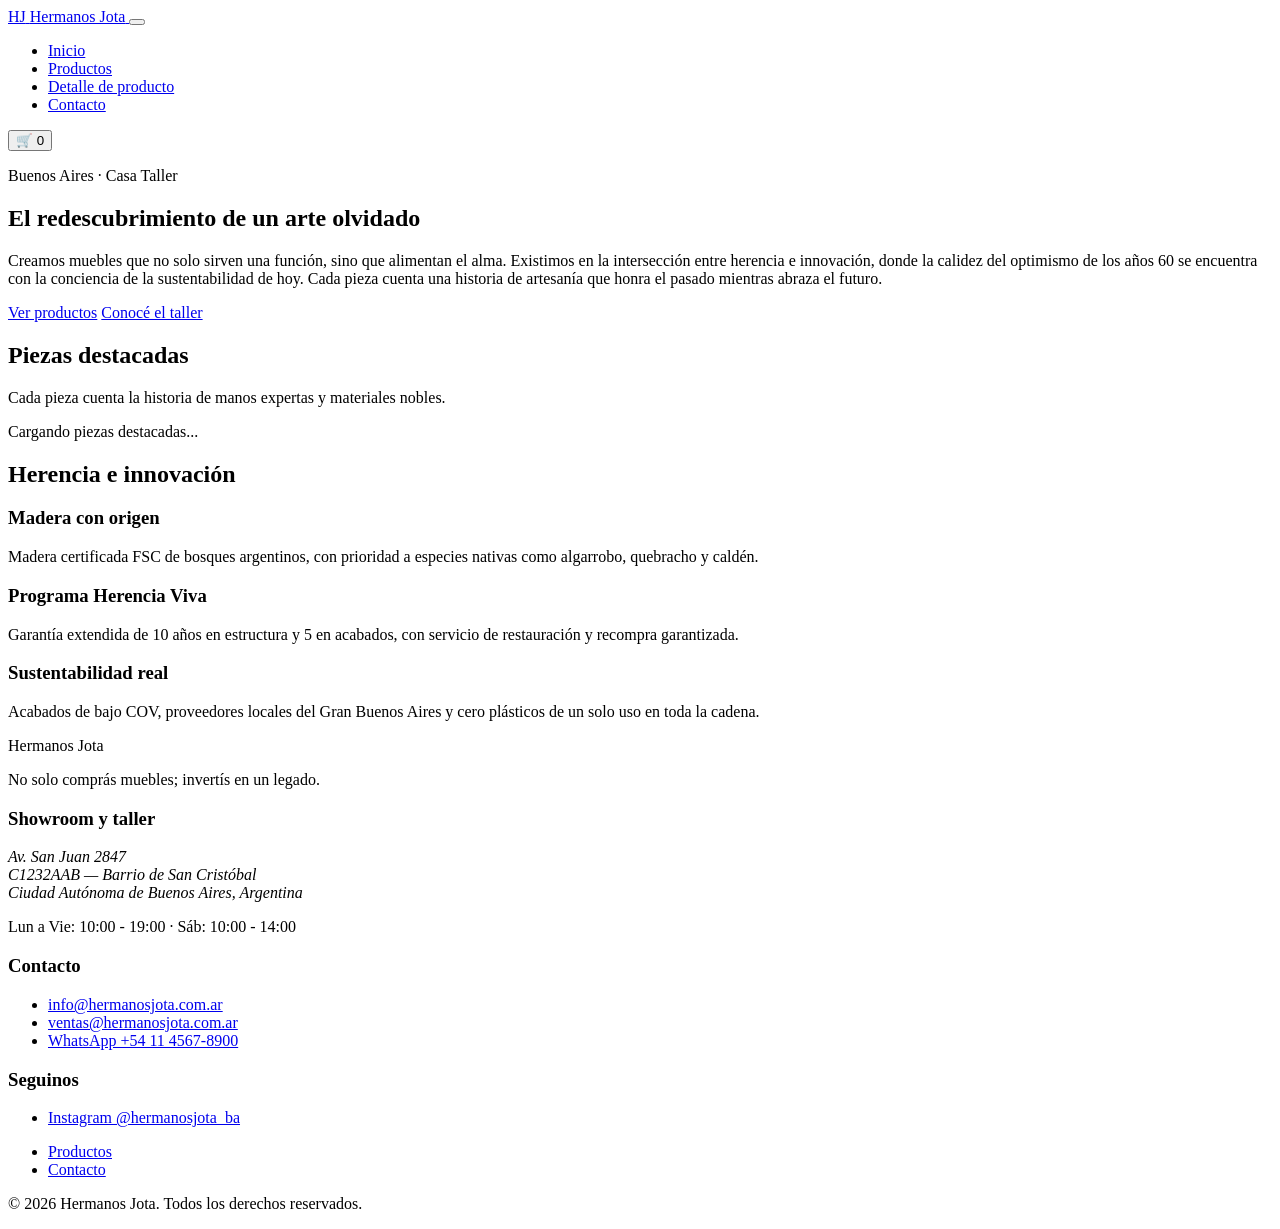
==== index.html @ 77b02f9d "feat: add homepage structure with header, hero, and footer" ====
<!DOCTYPE html>
<html lang="es">
<head>
    <meta charset="UTF-8">
    <meta name="viewport" content="width=device-width, initial-scale=1.0">
    <title>Hermanos Jota — Muebles con historia</title>
    <meta name="description" content="Hermanos Jota: muebles artesanales que honran el pasado y abrazan el futuro. Diseño atemporal, materiales sustentables, calidez de siempre.">
    <link rel="preconnect" href="https://fonts.googleapis.com">
    <link rel="preconnect" href="https://fonts.gstatic.com" crossorigin>
    <link href="https://fonts.googleapis.com/css2?family=Inter:wght@300;400;500;700&family=Playfair+Display:wght@400;700&display=swap" rel="stylesheet">
    <link rel="stylesheet" href="css/styles.css">
</head>
<body>

    <header class="site-header">
        <div class="container header__inner">
            <a href="index.html" class="logo">
                <span class="logo__mark">HJ</span>
                <span class="logo__text">Hermanos Jota</span>
            </a>

            <button class="nav-toggle" id="navToggle" aria-label="Abrir menú de navegación" aria-expanded="false" aria-controls="mainNav">
                <span></span>
                <span></span>
                <span></span>
            </button>

            <nav class="main-nav" id="mainNav" aria-label="Navegación principal">
                <ul class="main-nav__list">
                    <li><a href="index.html" aria-current="page">Inicio</a></li>
                    <li><a href="productos.html">Productos</a></li>
                    <li><a href="producto.html">Detalle de producto</a></li>
                    <li><a href="contacto.html">Contacto</a></li>
                </ul>
            </nav>

            <button class="cart-button" id="cartButton" aria-label="Ver carrito de compras">
                <span class="cart-button__icon" aria-hidden="true">🛒</span>
                <span class="cart-button__count" id="cartCount">0</span>
            </button>
        </div>
    </header>

    <main>

        <section class="hero">
            <div class="container hero__inner">
                <p class="hero__eyebrow">Buenos Aires · Casa Taller</p>
                <h1 class="hero__title">El redescubrimiento de un arte olvidado</h1>
                <p class="hero__subtitle">
                    Creamos muebles que no solo sirven una función, sino que alimentan el alma.
                    Existimos en la intersección entre herencia e innovación, donde la calidez del
                    optimismo de los años 60 se encuentra con la conciencia de la sustentabilidad
                    de hoy. Cada pieza cuenta una historia de artesanía que honra el pasado
                    mientras abraza el futuro.
                </p>
                <div class="hero__actions">
                    <a href="productos.html" class="btn btn--primary">Ver productos</a>
                    <a href="contacto.html" class="btn btn--secondary">Conocé el taller</a>
                </div>
            </div>
        </section>

        <section class="featured" aria-labelledby="featured-title">
            <div class="container">
                <h2 id="featured-title" class="section-title">Piezas destacadas</h2>
                <p class="section-subtitle">
                    Cada pieza cuenta la historia de manos expertas y materiales nobles.
                </p>

                <div class="products-grid" id="productsGrid">
                    <p class="products-grid__loading" id="productsLoading">Cargando piezas destacadas...</p>
                </div>
            </div>
        </section>

        <section class="values" aria-labelledby="values-title">
            <div class="container">
                <h2 id="values-title" class="section-title">Herencia e innovación</h2>
                <div class="values__grid">
                    <article class="value-card">
                        <h3>Madera con origen</h3>
                        <p>Madera certificada FSC de bosques argentinos, con prioridad a especies nativas como algarrobo, quebracho y caldén.</p>
                    </article>
                    <article class="value-card">
                        <h3>Programa Herencia Viva</h3>
                        <p>Garantía extendida de 10 años en estructura y 5 en acabados, con servicio de restauración y recompra garantizada.</p>
                    </article>
                    <article class="value-card">
                        <h3>Sustentabilidad real</h3>
                        <p>Acabados de bajo COV, proveedores locales del Gran Buenos Aires y cero plásticos de un solo uso en toda la cadena.</p>
                    </article>
                </div>
            </div>
        </section>

    </main>

    <footer class="site-footer">
        <div class="container footer__inner">
            <div class="footer__brand">
                <span class="logo__text logo__text--light">Hermanos Jota</span>
                <p>No solo comprás muebles; invertís en un legado.</p>
            </div>

            <div class="footer__block">
                <h3>Showroom y taller</h3>
                <address>
                    Av. San Juan 2847<br>
                    C1232AAB — Barrio de San Cristóbal<br>
                    Ciudad Autónoma de Buenos Aires, Argentina
                </address>
                <p>Lun a Vie: 10:00 - 19:00 · Sáb: 10:00 - 14:00</p>
            </div>

            <div class="footer__block">
                <h3>Contacto</h3>
                <ul class="footer__list">
                    <li><a href="mailto:info@hermanosjota.com.ar">info@hermanosjota.com.ar</a></li>
                    <li><a href="mailto:ventas@hermanosjota.com.ar">ventas@hermanosjota.com.ar</a></li>
                    <li><a href="https://wa.me/5491145678900">WhatsApp +54 11 4567-8900</a></li>
                </ul>
            </div>

            <div class="footer__block">
                <h3>Seguinos</h3>
                <ul class="footer__list">
                    <li><a href="https://instagram.com/hermanosjota_ba" target="_blank" rel="noopener noreferrer">Instagram @hermanosjota_ba</a></li>
                </ul>
                <nav aria-label="Navegación del pie de página">
                    <ul class="footer__list">
                        <li><a href="productos.html">Productos</a></li>
                        <li><a href="contacto.html">Contacto</a></li>
                    </ul>
                </nav>
            </div>
        </div>

        <div class="footer__bottom">
            <p>&copy; 2026 Hermanos Jota. Todos los derechos reservados.</p>
        </div>
    </footer>

    <script src="js/products.js"></script>
    <script src="js/main.js"></script>
</body>
</html>
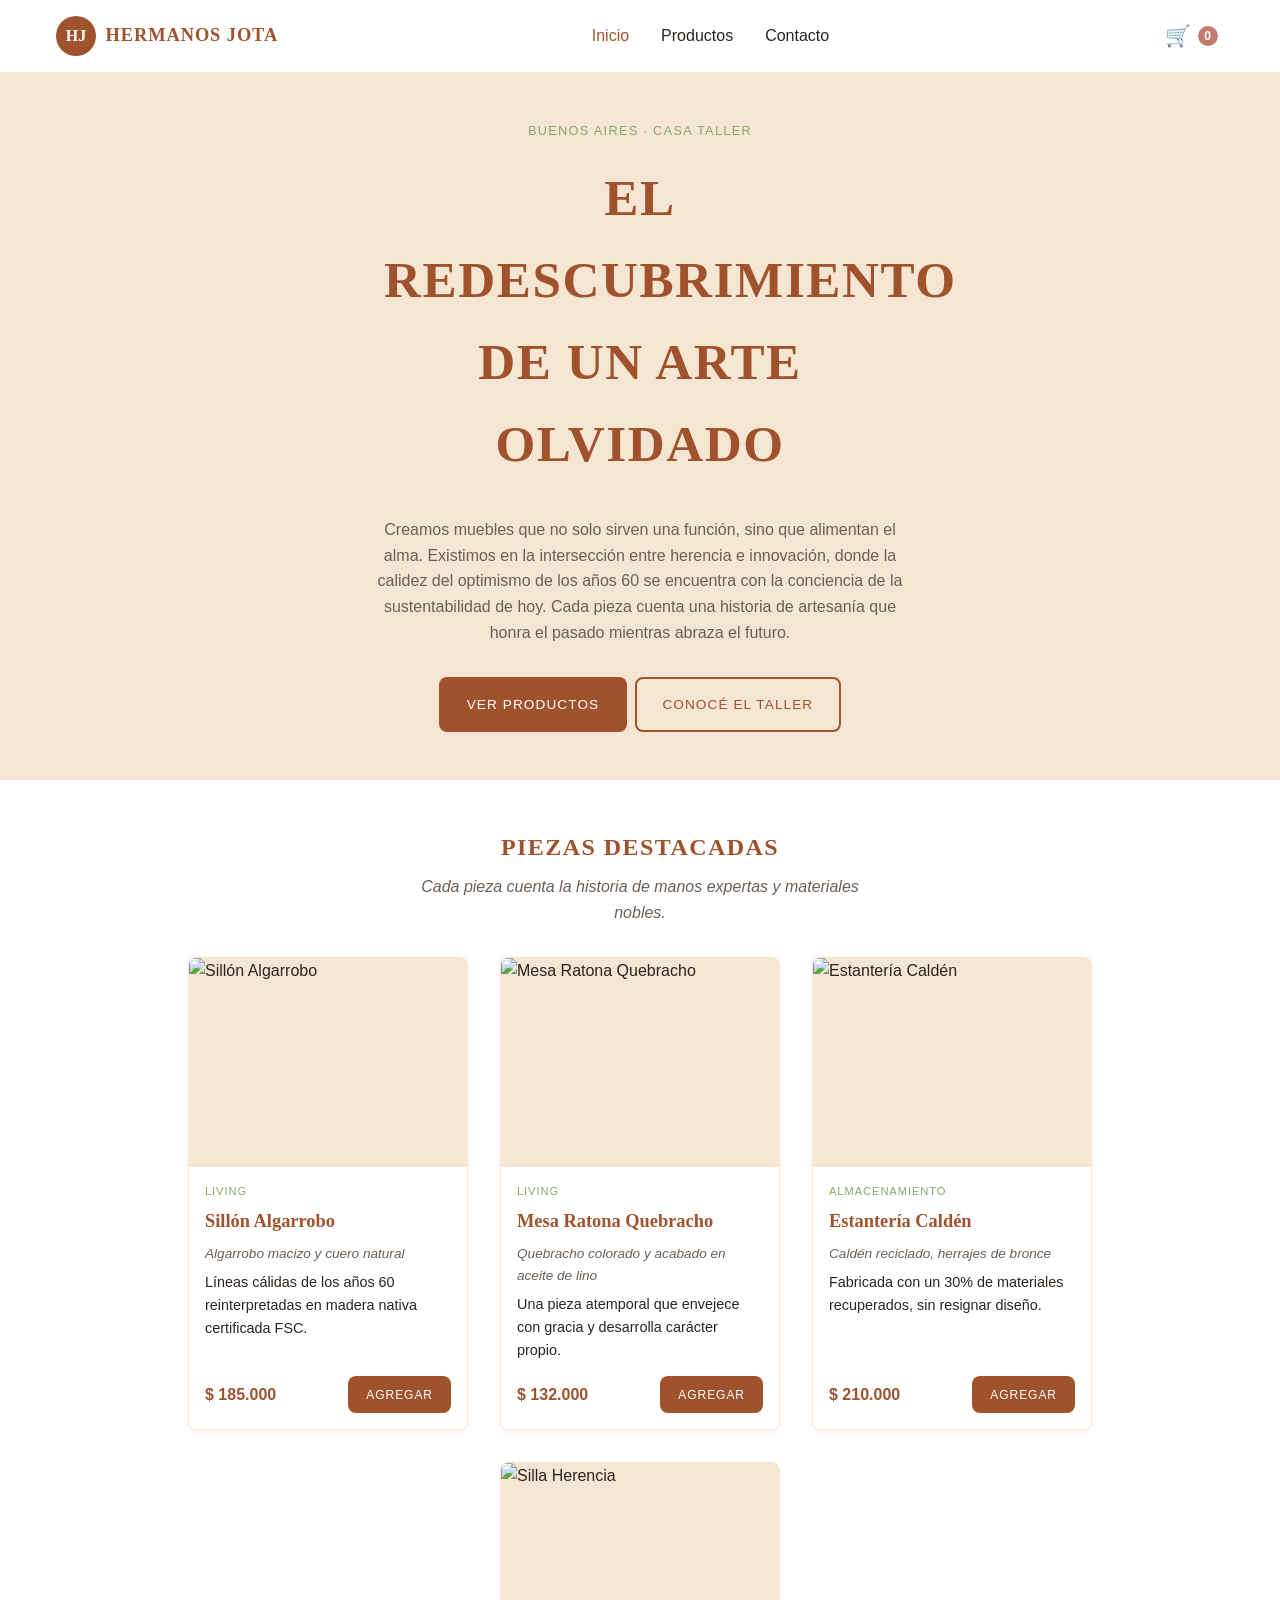
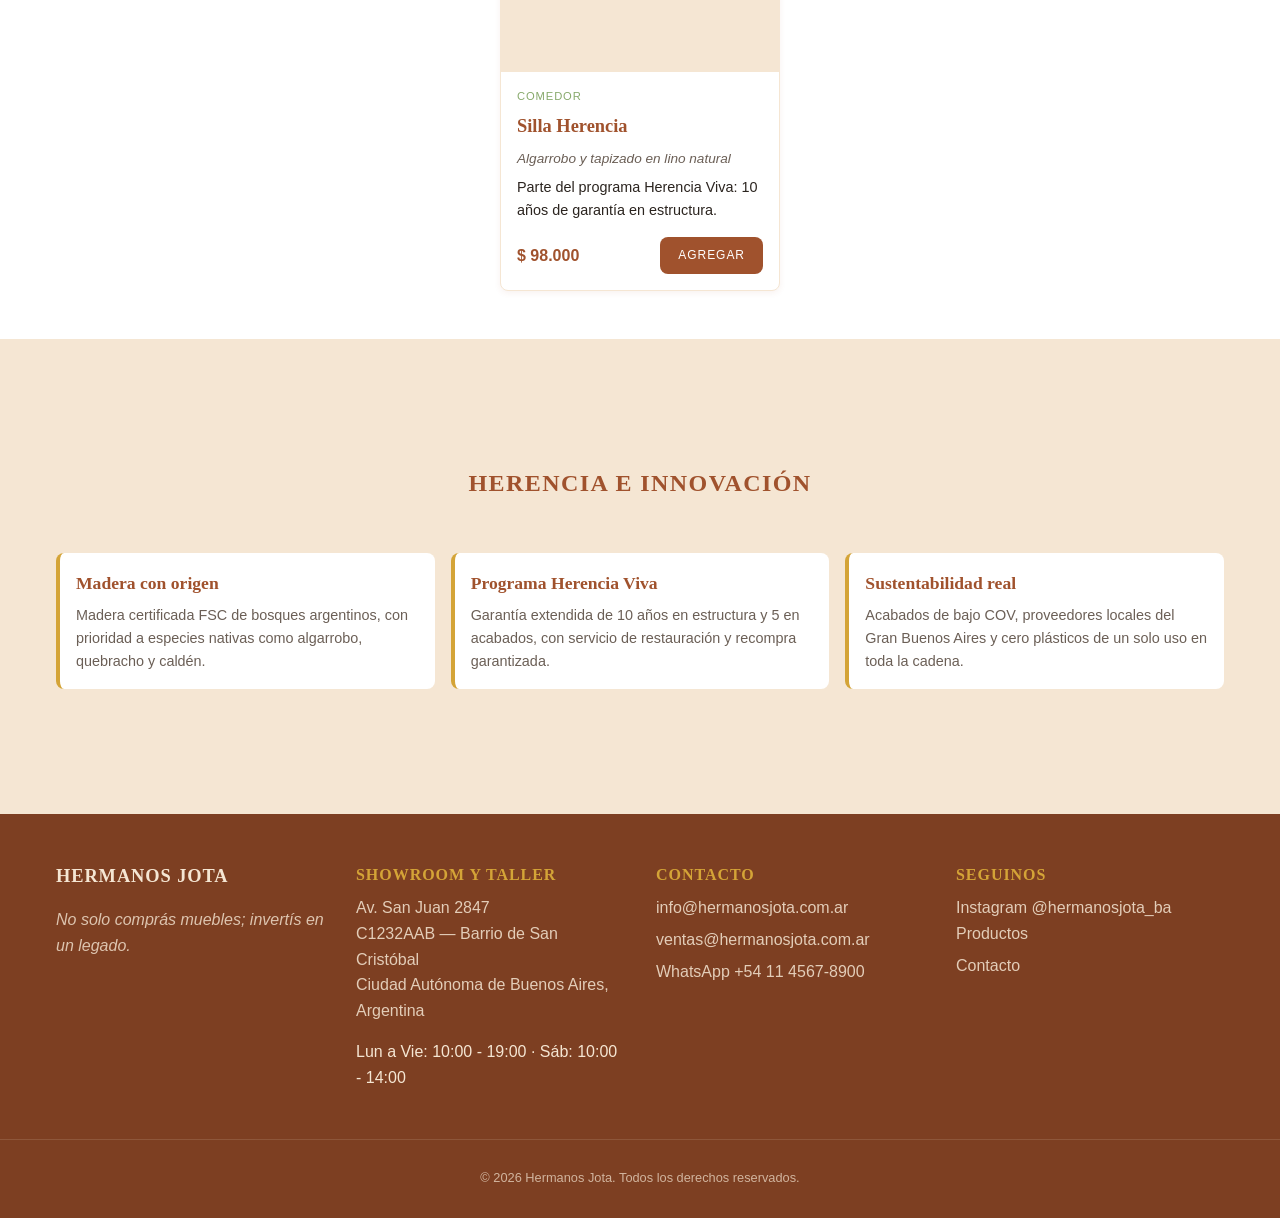
==== commit 6cba05fd: "fix: center hero CTA buttons and add hover states to nav and value cards" ====
--- a/index.html
+++ b/index.html
@@ -29,7 +29,6 @@
                 <ul class="main-nav__list">
                     <li><a href="index.html" aria-current="page">Inicio</a></li>
                     <li><a href="productos.html">Productos</a></li>
-                    <li><a href="producto.html">Detalle de producto</a></li>
                     <li><a href="contacto.html">Contacto</a></li>
                 </ul>
             </nav>
@@ -76,7 +75,12 @@
 
         <section class="values" aria-labelledby="values-title">
             <div class="container">
+                <br>
+                <br>
+                <br>
                 <h2 id="values-title" class="section-title">Herencia e innovación</h2>
+                                <br>
+                <br>
                 <div class="values__grid">
                     <article class="value-card">
                         <h3>Madera con origen</h3>
@@ -91,6 +95,9 @@
                         <p>Acabados de bajo COV, proveedores locales del Gran Buenos Aires y cero plásticos de un solo uso en toda la cadena.</p>
                     </article>
                 </div>
+                <br>
+                <br>
+                <br>
             </div>
         </section>
 
--- a/css/styles.css
+++ b/css/styles.css
@@ -0,0 +1,598 @@
+/*
+Hermanos Jota — Estilos (Mobile)
+*/
+
+:root {
+    /* Paleta de marca */
+    --color-siena: #A0522D;
+    --color-siena-dark: #7d3f22;
+    --color-verde-salvia: #87A96B;
+    --color-alabastro: #F5E6D3;
+    --color-vara-de-oro: #D4A437;
+    --color-rosa-polvoriento: #C47A6D;
+
+    --color-text: #2b241f;
+    --color-text-light: #6b5f56;
+    --color-white: #ffffff;
+
+    /* Tipografía */
+    --font-primary: "Inter", -apple-system, BlinkMacSystemFont, "Segoe UI", sans-serif;
+    --font-secondary: "Playfair Display", Georgia, serif;
+
+    /* Espaciado */
+    --spacing-sm: 0.5rem;
+    --spacing-md: 1rem;
+    --spacing-lg: 2rem;
+    --spacing-xl: 3rem;
+
+    --radius: 8px;
+    --max-width: 1200px;
+}
+
+/* ---------- Reset básico ---------- */
+*,
+*::before,
+*::after {
+    box-sizing: border-box;
+}
+
+body {
+    margin: 0;
+    font-family: var(--font-primary);
+    font-weight: 400;
+    line-height: 1.6;
+    color: var(--color-text);
+    background-color: var(--color-white);
+}
+
+img {
+    max-width: 100%;
+    display: block;
+}
+
+a {
+    color: inherit;
+    text-decoration: none;
+}
+
+ul {
+    list-style: none;
+    margin: 0;
+    padding: 0;
+}
+
+h1, h2, h3 {
+    font-family: var(--font-secondary);
+    color: var(--color-siena);
+    margin: 0;
+}
+
+.container {
+    width: 100%;
+    max-width: var(--max-width);
+    margin: 0 auto;
+    padding: 0 var(--spacing-md);
+}
+
+/* ---------- Botones ---------- */
+.btn {
+    display: inline-block;
+    font-family: var(--font-primary);
+    font-weight: 500;
+    text-transform: uppercase;
+    letter-spacing: 0.08em;
+    font-size: 0.85rem;
+    padding: 0.9rem 1.6rem;
+    border-radius: var(--radius);
+    border: 2px solid transparent;
+    cursor: pointer;
+    transition: background-color 0.2s ease, color 0.2s ease;
+}
+
+.btn--primary {
+    background-color: var(--color-siena);
+    color: var(--color-white);
+}
+
+.btn--primary:hover {
+    background-color: var(--color-siena-dark);
+}
+
+.btn--secondary {
+    background-color: transparent;
+    border-color: var(--color-siena);
+    color: var(--color-siena);
+}
+
+.btn--secondary:hover {
+    background-color: var(--color-siena);
+    color: var(--color-white);
+}
+
+.btn--small {
+    padding: 0.6rem 1rem;
+    font-size: 0.75rem;
+}
+
+/* ---------- Header ---------- */
+.site-header {
+    background-color: var(--color-white);
+    border-bottom: 1px solid var(--color-alabastro);
+    position: sticky;
+    top: 0;
+    z-index: 100;
+}
+
+.header__inner {
+    display: flex;
+    align-items: center;
+    justify-content: space-between;
+    flex-wrap: wrap;
+    padding-top: var(--spacing-md);
+    padding-bottom: var(--spacing-md);
+    gap: var(--spacing-sm);
+}
+
+.logo {
+    display: flex;
+    align-items: center;
+    gap: 0.6rem;
+    flex-shrink: 0;
+}
+
+.logo__mark {
+    display: flex;
+    align-items: center;
+    justify-content: center;
+    width: 40px;
+    height: 40px;
+    border-radius: 50%;
+    background-color: var(--color-siena);
+    color: var(--color-white);
+    font-family: var(--font-secondary);
+    font-weight: 700;
+    font-size: 1rem;
+}
+
+.logo__text {
+    font-family: var(--font-secondary);
+    font-weight: 700;
+    font-size: 1.15rem;
+    color: var(--color-siena);
+    text-transform: uppercase;
+    letter-spacing: 0.05em;
+}
+
+.logo__text--light {
+    color: var(--color-alabastro);
+}
+
+/* Botón hamburguesa (mobile) */
+.nav-toggle {
+    order: 2;
+    display: flex;
+    flex-direction: column;
+    justify-content: space-between;
+    width: 28px;
+    height: 20px;
+    background: none;
+    border: none;
+    padding: 0;
+    cursor: pointer;
+}
+
+.nav-toggle span {
+    display: block;
+    height: 2px;
+    width: 100%;
+    background-color: var(--color-siena);
+    border-radius: 2px;
+}
+
+/* Nav (mobile: colapsado) */
+.main-nav {
+    order: 3;
+    width: 100%;
+    max-height: 0;
+    overflow: hidden;
+    transition: max-height 0.25s ease;
+}
+
+.main-nav--open {
+    max-height: 300px;
+}
+
+.main-nav__list {
+    display: flex;
+    flex-direction: column;
+    padding-top: var(--spacing-md);
+    gap: var(--spacing-sm);
+}
+
+.main-nav__list a {
+    display: block;
+    padding: 0.5rem 0;
+    font-weight: 500;
+    color: var(--color-text);
+    border-bottom: 1px solid var(--color-alabastro);
+    transition: color 0.2s ease;
+}
+
+.main-nav__list a:hover {
+    color: var(--color-siena);
+}
+
+.main-nav__list a[aria-current="page"] {
+    color: var(--color-siena);
+}
+
+/* Carrito */
+.cart-button {
+    order: 1;
+    margin-left: auto;
+    display: flex;
+    align-items: center;
+    gap: 0.4rem;
+    background: none;
+    border: none;
+    cursor: pointer;
+    position: relative;
+    padding: 0.4rem;
+}
+
+.cart-button__icon {
+    font-size: 1.3rem;
+}
+
+.cart-button__count {
+    background-color: var(--color-rosa-polvoriento);
+    color: var(--color-white);
+    font-size: 0.75rem;
+    font-weight: 700;
+    min-width: 20px;
+    height: 20px;
+    border-radius: 50%;
+    display: flex;
+    align-items: center;
+    justify-content: center;
+    padding: 0 4px;
+}
+
+.cart-button--bounce {
+    animation: bounce 0.3s ease;
+}
+
+@keyframes bounce {
+    50% { transform: scale(1.2); }
+}
+
+/* ---------- Hero ---------- */
+.hero {
+    background-color: var(--color-alabastro);
+    padding: var(--spacing-xl) 0;
+    text-align: center;
+}
+
+.hero__inner {
+    display: flex;
+    flex-direction: column;
+    align-items: center;
+    gap: var(--spacing-md);
+}
+
+.hero__eyebrow {
+    text-transform: uppercase;
+    letter-spacing: 0.1em;
+    font-size: 0.8rem;
+    color: var(--color-verde-salvia);
+    font-weight: 500;
+    margin: 0;
+}
+
+.hero__title {
+    font-size: 1.8rem;
+    text-transform: uppercase;
+    letter-spacing: 0.03em;
+    max-width: 20ch;
+}
+
+.hero__subtitle {
+    max-width: 60ch;
+    color: var(--color-text-light);
+    font-size: 1rem;
+}
+
+.hero__actions {
+    display: flex;
+    flex-direction: column;
+    justify-content: center;
+    gap: var(--spacing-sm);
+    width: 100%;
+    max-width: 320px;
+}
+
+.hero__actions .btn {
+    text-align: center;
+}
+
+/* ---------- Secciones generales ---------- */
+.section-title {
+    font-size: 1.5rem;
+    text-transform: uppercase;
+    letter-spacing: 0.06em;
+    text-align: center;
+}
+
+.section-subtitle {
+    text-align: center;
+    color: var(--color-text-light);
+    font-style: italic;
+    max-width: 50ch;
+    margin: var(--spacing-sm) auto var(--spacing-lg);
+}
+
+.featured,
+.values {
+    padding: var(--spacing-xl) 0;
+}
+
+.featured {
+    background-color: var(--color-white);
+}
+
+.values {
+    background-color: var(--color-alabastro);
+}
+
+/* ---------- Grid de productos ---------- */
+.products-grid {
+    display: flex;
+    flex-wrap: wrap;
+    gap: var(--spacing-lg);
+    justify-content: center;
+}
+
+.products-grid__loading {
+    color: var(--color-text-light);
+    font-style: italic;
+}
+
+.product-card {
+    background-color: var(--color-white);
+    border: 1px solid var(--color-alabastro);
+    border-radius: var(--radius);
+    overflow: hidden;
+    display: flex;
+    flex-direction: column;
+    width: 100%;
+    max-width: 320px;
+    box-shadow: 0 2px 6px rgba(160, 82, 45, 0.08);
+}
+
+.product-card__image-wrap {
+    aspect-ratio: 4 / 3;
+    overflow: hidden;
+    background-color: var(--color-alabastro);
+}
+
+.product-card__image {
+    width: 100%;
+    height: 100%;
+    object-fit: cover;
+}
+
+.product-card__body {
+    padding: var(--spacing-md);
+    display: flex;
+    flex-direction: column;
+    gap: 0.4rem;
+    flex-grow: 1;
+}
+
+.product-card__category {
+    text-transform: uppercase;
+    font-size: 0.7rem;
+    letter-spacing: 0.08em;
+    color: var(--color-verde-salvia);
+    font-weight: 500;
+    margin: 0;
+}
+
+.product-card__name {
+    font-size: 1.15rem;
+    margin: 0;
+}
+
+.product-card__material {
+    font-size: 0.85rem;
+    color: var(--color-text-light);
+    font-style: italic;
+    margin: 0;
+}
+
+.product-card__description {
+    font-size: 0.9rem;
+    margin: 0;
+    flex-grow: 1;
+}
+
+.product-card__footer {
+    display: flex;
+    align-items: center;
+    justify-content: space-between;
+    gap: var(--spacing-sm);
+    margin-top: var(--spacing-sm);
+}
+
+.product-card__price {
+    font-weight: 700;
+    color: var(--color-siena);
+    font-size: 1rem;
+}
+
+/* ---------- Valores ---------- */
+.values__grid {
+    display: flex;
+    flex-direction: column;
+    gap: var(--spacing-md);
+}
+
+.value-card {
+    background-color: var(--color-white);
+    border-left: 4px solid var(--color-vara-de-oro);
+    border-radius: var(--radius);
+    padding: var(--spacing-md);
+    transition: transform 0.2s ease, box-shadow 0.2s ease;
+}
+
+.value-card:hover {
+    transform: translateY(-4px);
+    box-shadow: 0 6px 16px rgba(160, 82, 45, 0.15);
+}
+
+.value-card h3 {
+    font-size: 1.1rem;
+    margin-bottom: 0.4rem;
+}
+
+.value-card p {
+    margin: 0;
+    color: var(--color-text-light);
+    font-size: 0.9rem;
+}
+
+/* ---------- Footer ---------- */
+.site-footer {
+    background-color: var(--color-siena-dark);
+    color: var(--color-alabastro);
+}
+
+.footer__inner {
+    display: flex;
+    flex-direction: column;
+    gap: var(--spacing-lg);
+    padding-top: var(--spacing-xl);
+    padding-bottom: var(--spacing-lg);
+}
+
+.footer__brand p {
+    color: var(--color-alabastro);
+    opacity: 0.8;
+    font-style: italic;
+}
+
+.footer__block h3 {
+    color: var(--color-vara-de-oro);
+    font-size: 1rem;
+    text-transform: uppercase;
+    letter-spacing: 0.06em;
+    margin-bottom: var(--spacing-sm);
+}
+
+.footer__block address {
+    font-style: normal;
+    color: var(--color-alabastro);
+    opacity: 0.85;
+}
+
+.footer__list {
+    display: flex;
+    flex-direction: column;
+    gap: 0.4rem;
+}
+
+.footer__list a {
+    color: var(--color-alabastro);
+    opacity: 0.85;
+}
+
+.footer__list a:hover {
+    opacity: 1;
+    text-decoration: underline;
+}
+
+.footer__bottom {
+    border-top: 1px solid rgba(245, 230, 211, 0.2);
+    text-align: center;
+    padding: var(--spacing-md);
+    font-size: 0.8rem;
+    opacity: 0.7;
+}
+
+/* ==========================================================================
+Breakpoints — Tablet (≥768px)
+ */
+@media (min-width: 768px) {
+    .header__inner {
+        flex-wrap: nowrap;
+    }
+
+    .nav-toggle {
+        display: none;
+    }
+
+    .main-nav {
+        order: 2;
+        width: auto;
+        max-height: none;
+        overflow: visible;
+    }
+
+    .main-nav__list {
+        flex-direction: row;
+        padding-top: 0;
+        gap: var(--spacing-lg);
+    }
+
+    .main-nav__list a {
+        border-bottom: none;
+        padding: 0;
+    }
+
+    .cart-button {
+        order: 3;
+        margin-left: var(--spacing-md);
+    }
+
+    .hero__title {
+        font-size: 2.6rem;
+    }
+
+    .hero__actions {
+        flex-direction: row;
+        max-width: none;
+    }
+
+    .values__grid {
+        flex-direction: row;
+    }
+
+    .value-card {
+        flex: 1;
+    }
+
+    .footer__inner {
+        flex-direction: row;
+        justify-content: space-between;
+        flex-wrap: wrap;
+    }
+
+    .footer__block,
+    .footer__brand {
+        flex: 1;
+        min-width: 200px;
+    }
+}
+
+/* ==========================================================================
+Breakpoints — Desktop (≥1024px)
+*/
+@media (min-width: 1024px) {
+    .hero__title {
+        font-size: 3.2rem;
+    }
+
+    .product-card {
+        max-width: 280px;
+    }
+}
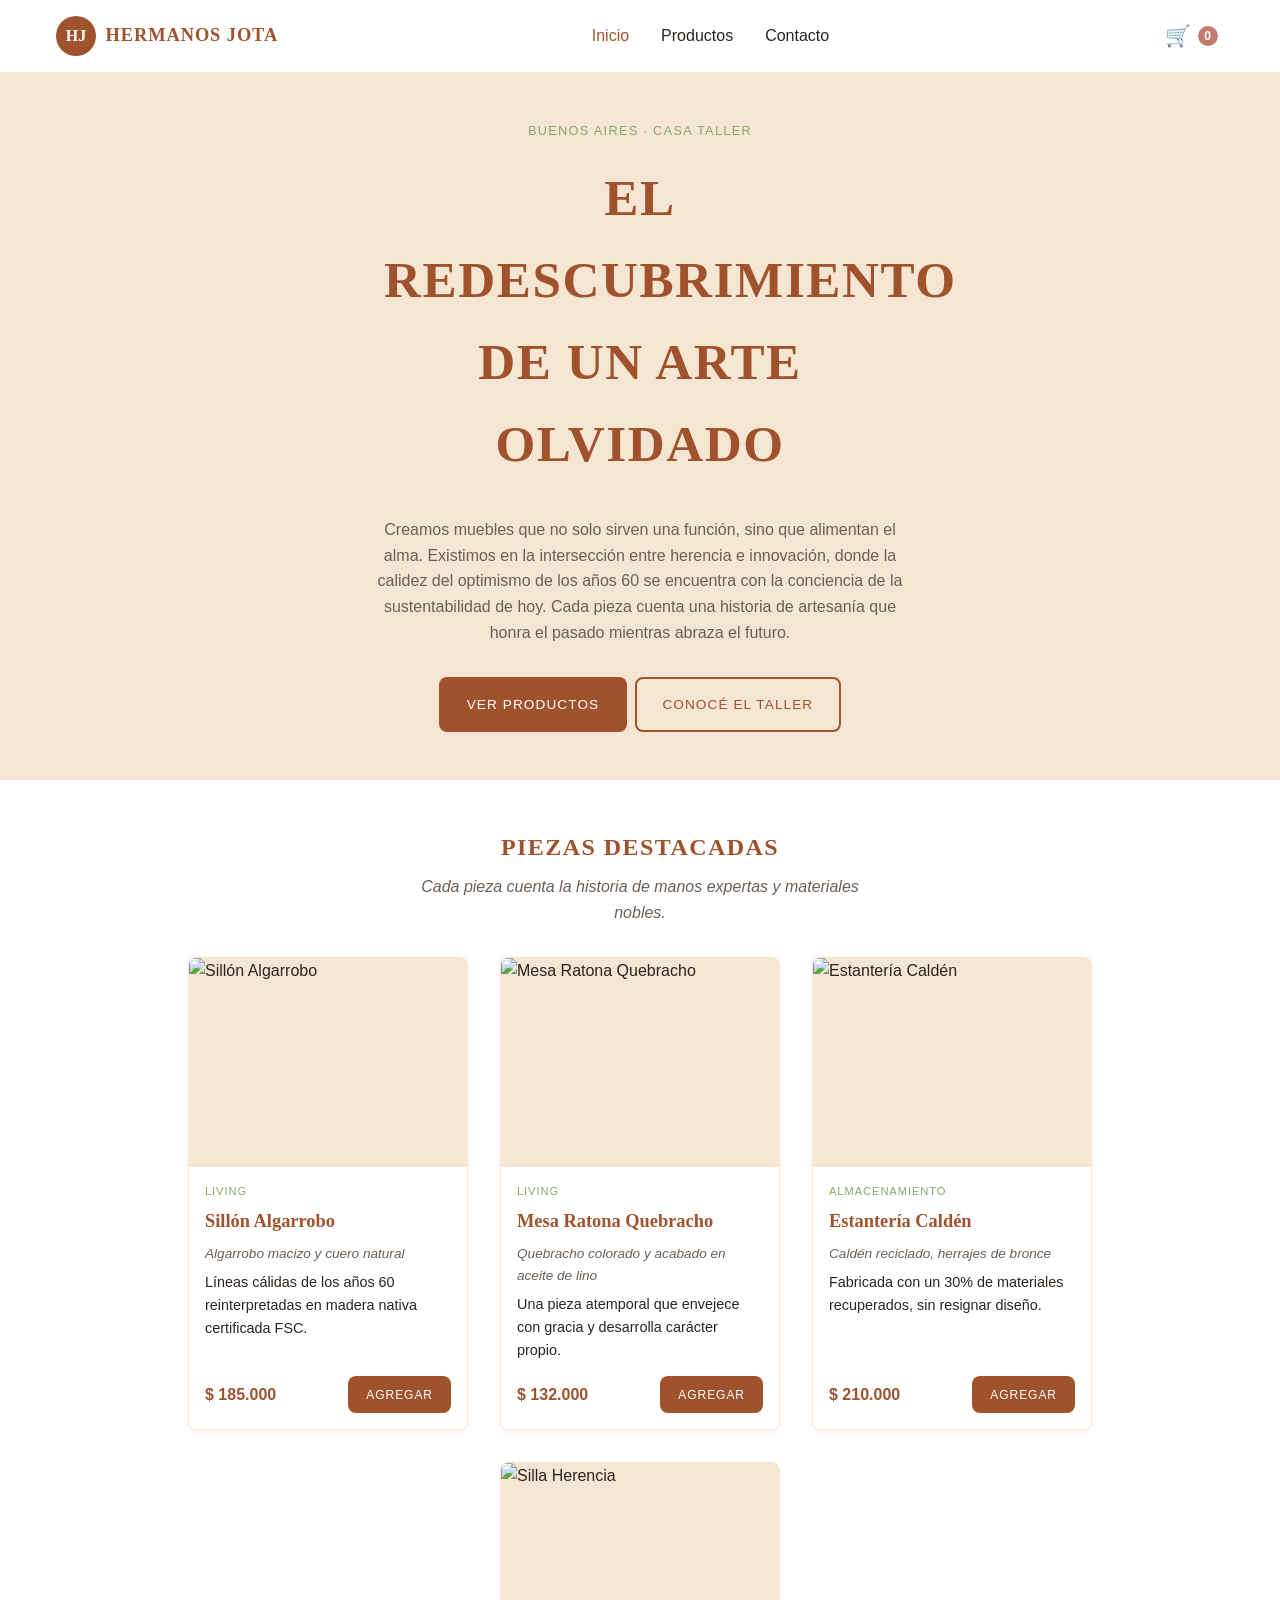
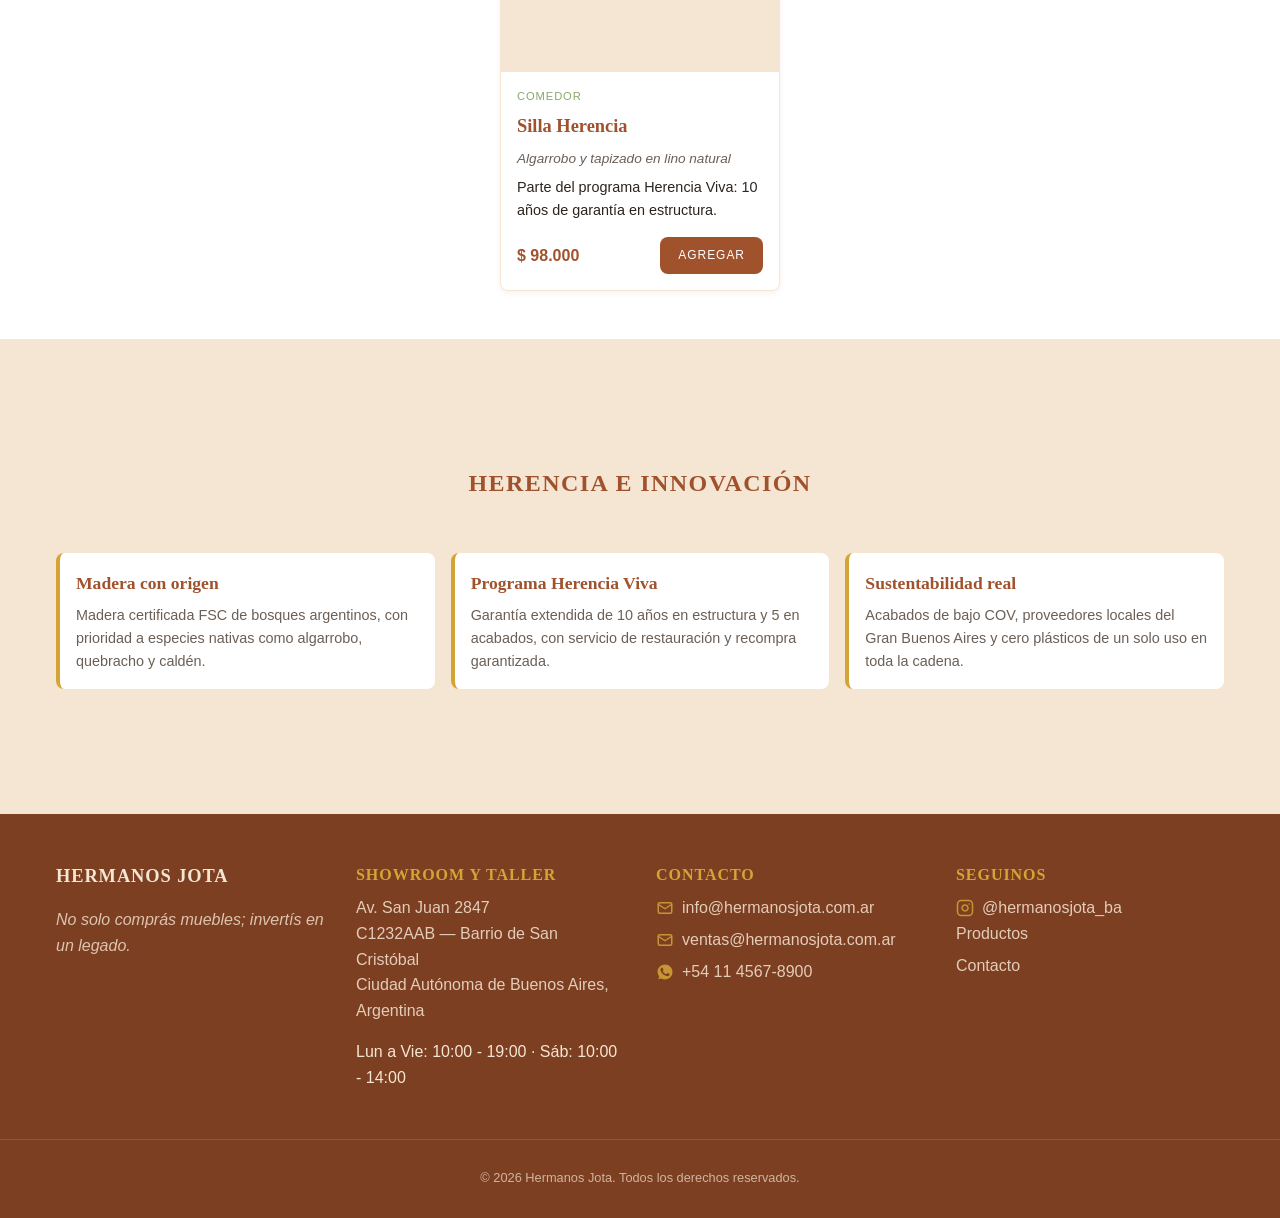
==== commit c1c38467: "feat: add icons for email, WhatsApp, and Instagram in footer" ====
--- a/index.html
+++ b/index.html
@@ -123,16 +123,48 @@
             <div class="footer__block">
                 <h3>Contacto</h3>
                 <ul class="footer__list">
-                    <li><a href="mailto:info@hermanosjota.com.ar">info@hermanosjota.com.ar</a></li>
-                    <li><a href="mailto:ventas@hermanosjota.com.ar">ventas@hermanosjota.com.ar</a></li>
-                    <li><a href="https://wa.me/5491145678900">WhatsApp +54 11 4567-8900</a></li>
+                    <li>
+                        <a href="mailto:info@hermanosjota.com.ar" class="footer__link">
+                            <svg class="footer__icon" viewBox="0 0 24 24" width="18" height="18" fill="none" stroke="currentColor" stroke-width="2" stroke-linecap="round" stroke-linejoin="round" aria-hidden="true" focusable="false">
+                                <rect x="3" y="5" width="18" height="14" rx="2"></rect>
+                                <path d="M3 7l9 6 9-6"></path>
+                            </svg>
+                            info@hermanosjota.com.ar
+                        </a>
+                    </li>
+                    <li>
+                        <a href="mailto:ventas@hermanosjota.com.ar" class="footer__link">
+                            <svg class="footer__icon" viewBox="0 0 24 24" width="18" height="18" fill="none" stroke="currentColor" stroke-width="2" stroke-linecap="round" stroke-linejoin="round" aria-hidden="true" focusable="false">
+                                <rect x="3" y="5" width="18" height="14" rx="2"></rect>
+                                <path d="M3 7l9 6 9-6"></path>
+                            </svg>
+                            ventas@hermanosjota.com.ar
+                        </a>
+                    </li>
+                    <li>
+                        <a href="https://wa.me/5491145678900" class="footer__link" target="_blank" rel="noopener noreferrer">
+                            <svg class="footer__icon" viewBox="0 0 24 24" width="18" height="18" fill="currentColor" aria-hidden="true" focusable="false">
+                                <path d="M17.472 14.382c-.297-.149-1.758-.867-2.03-.967-.273-.099-.471-.148-.67.15-.197.297-.767.966-.94 1.164-.173.199-.347.223-.644.075-.297-.15-1.255-.463-2.39-1.475-.883-.788-1.48-1.761-1.653-2.059-.173-.297-.018-.458.13-.606.134-.133.298-.347.446-.52.149-.174.198-.298.298-.497.099-.198.05-.371-.025-.52-.075-.149-.669-1.612-.916-2.207-.242-.579-.487-.5-.669-.51-.173-.008-.371-.01-.57-.01-.198 0-.52.074-.792.372-.272.297-1.04 1.016-1.04 2.479 0 1.462 1.065 2.875 1.213 3.074.149.198 2.096 3.2 5.077 4.487.709.306 1.262.489 1.694.625.712.227 1.36.195 1.871.118.571-.085 1.758-.719 2.006-1.413.248-.694.248-1.289.173-1.413-.074-.124-.272-.198-.57-.347zM12.05 22c-1.83 0-3.615-.508-5.156-1.472l-3.706.972.988-3.62A9.925 9.925 0 0 1 2 12.05C2 6.5 6.53 2 12.05 2 17.5 2 22 6.5 22 12.05 22 17.5 17.5 22 12.05 22z"></path>
+                            </svg>
+                            +54 11 4567-8900
+                        </a>
+                    </li>
                 </ul>
             </div>
 
             <div class="footer__block">
                 <h3>Seguinos</h3>
                 <ul class="footer__list">
-                    <li><a href="https://instagram.com/hermanosjota_ba" target="_blank" rel="noopener noreferrer">Instagram @hermanosjota_ba</a></li>
+                    <li>
+                        <a href="https://instagram.com/hermanosjota_ba" target="_blank" rel="noopener noreferrer" class="footer__link">
+                            <svg class="footer__icon" viewBox="0 0 24 24" width="18" height="18" fill="none" stroke="currentColor" stroke-width="2" stroke-linecap="round" stroke-linejoin="round" aria-hidden="true" focusable="false">
+                                <rect x="2" y="2" width="20" height="20" rx="5" ry="5"></rect>
+                                <path d="M16 11.37A4 4 0 1 1 12.63 8 4 4 0 0 1 16 11.37z"></path>
+                                <line x1="17.5" y1="6.5" x2="17.51" y2="6.5"></line>
+                            </svg>
+                            @hermanosjota_ba
+                        </a>
+                    </li>
                 </ul>
                 <nav aria-label="Navegación del pie de página">
                     <ul class="footer__list">
--- a/css/styles.css
+++ b/css/styles.css
@@ -511,6 +511,17 @@
     text-decoration: underline;
 }
 
+.footer__link {
+    display: flex;
+    align-items: center;
+    gap: 0.5rem;
+}
+
+.footer__icon {
+    flex-shrink: 0;
+    color: var(--color-vara-de-oro);
+}
+
 .footer__bottom {
     border-top: 1px solid rgba(245, 230, 211, 0.2);
     text-align: center;
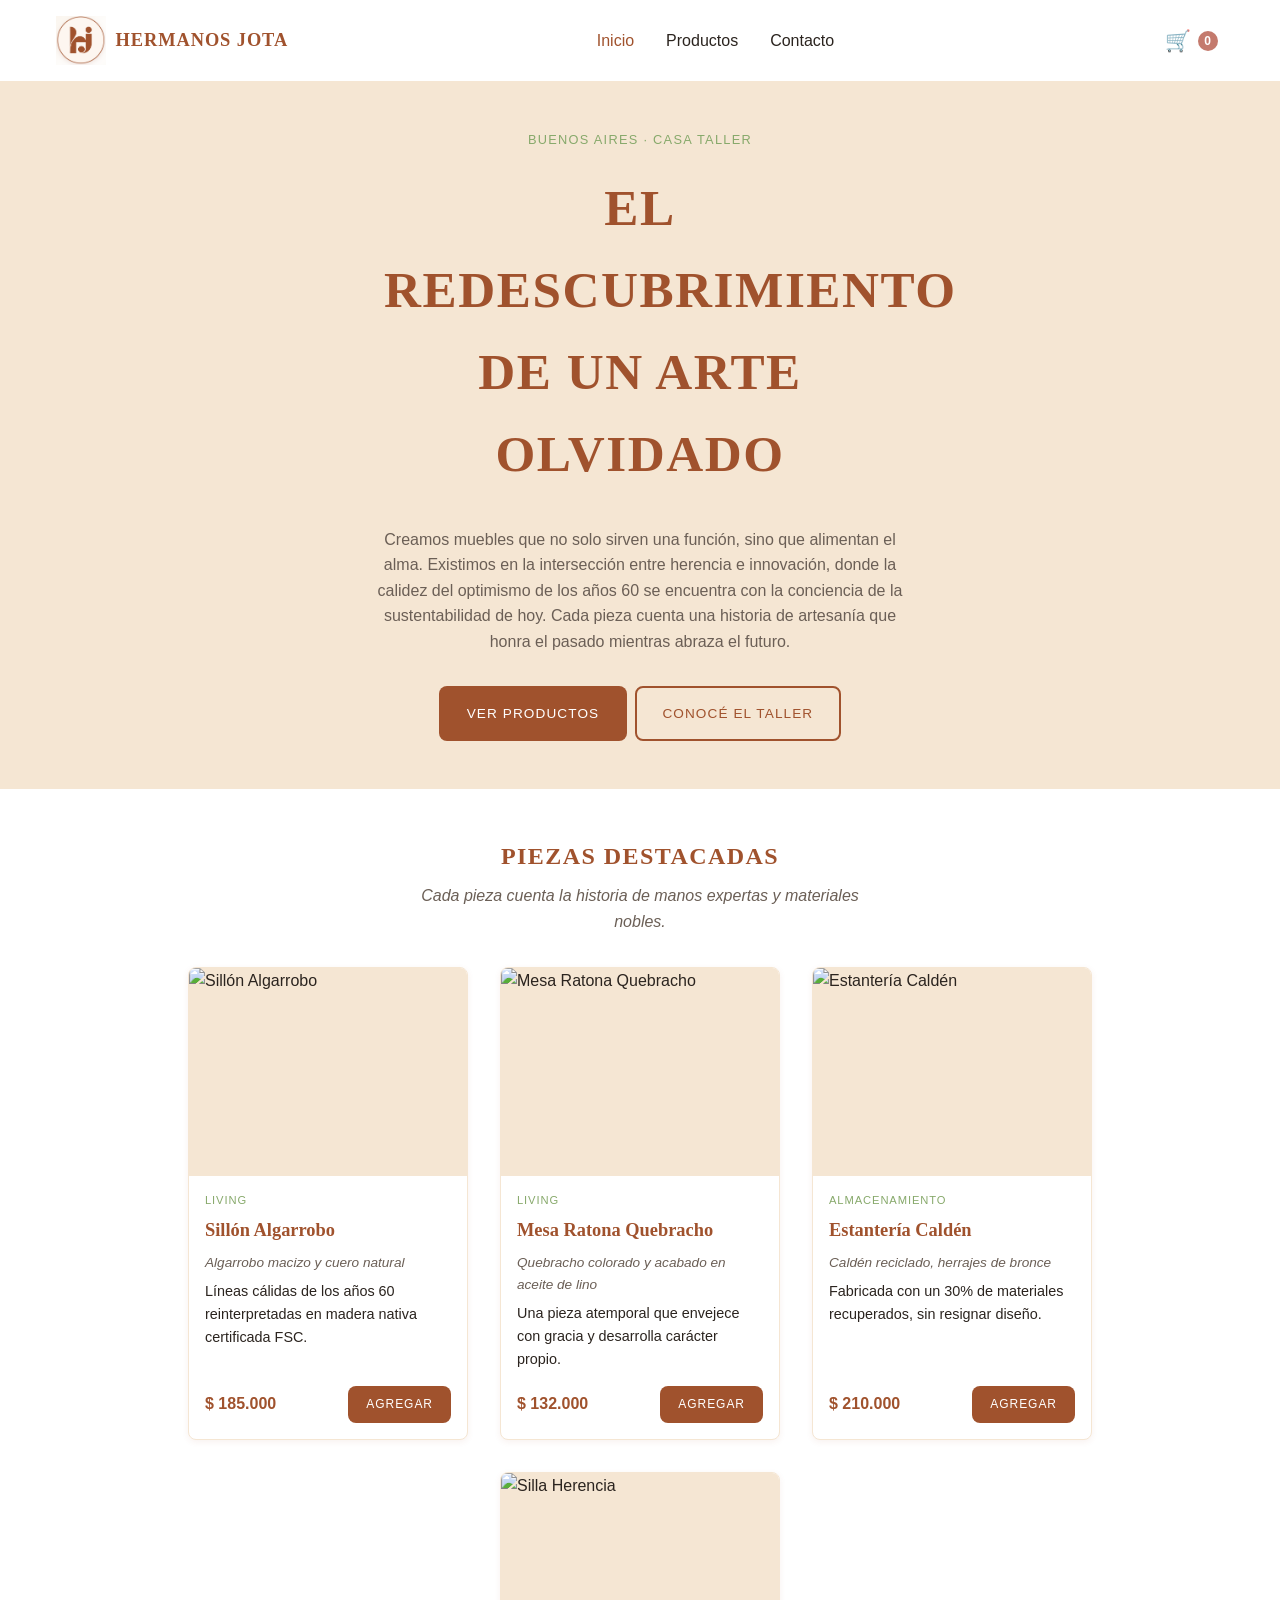
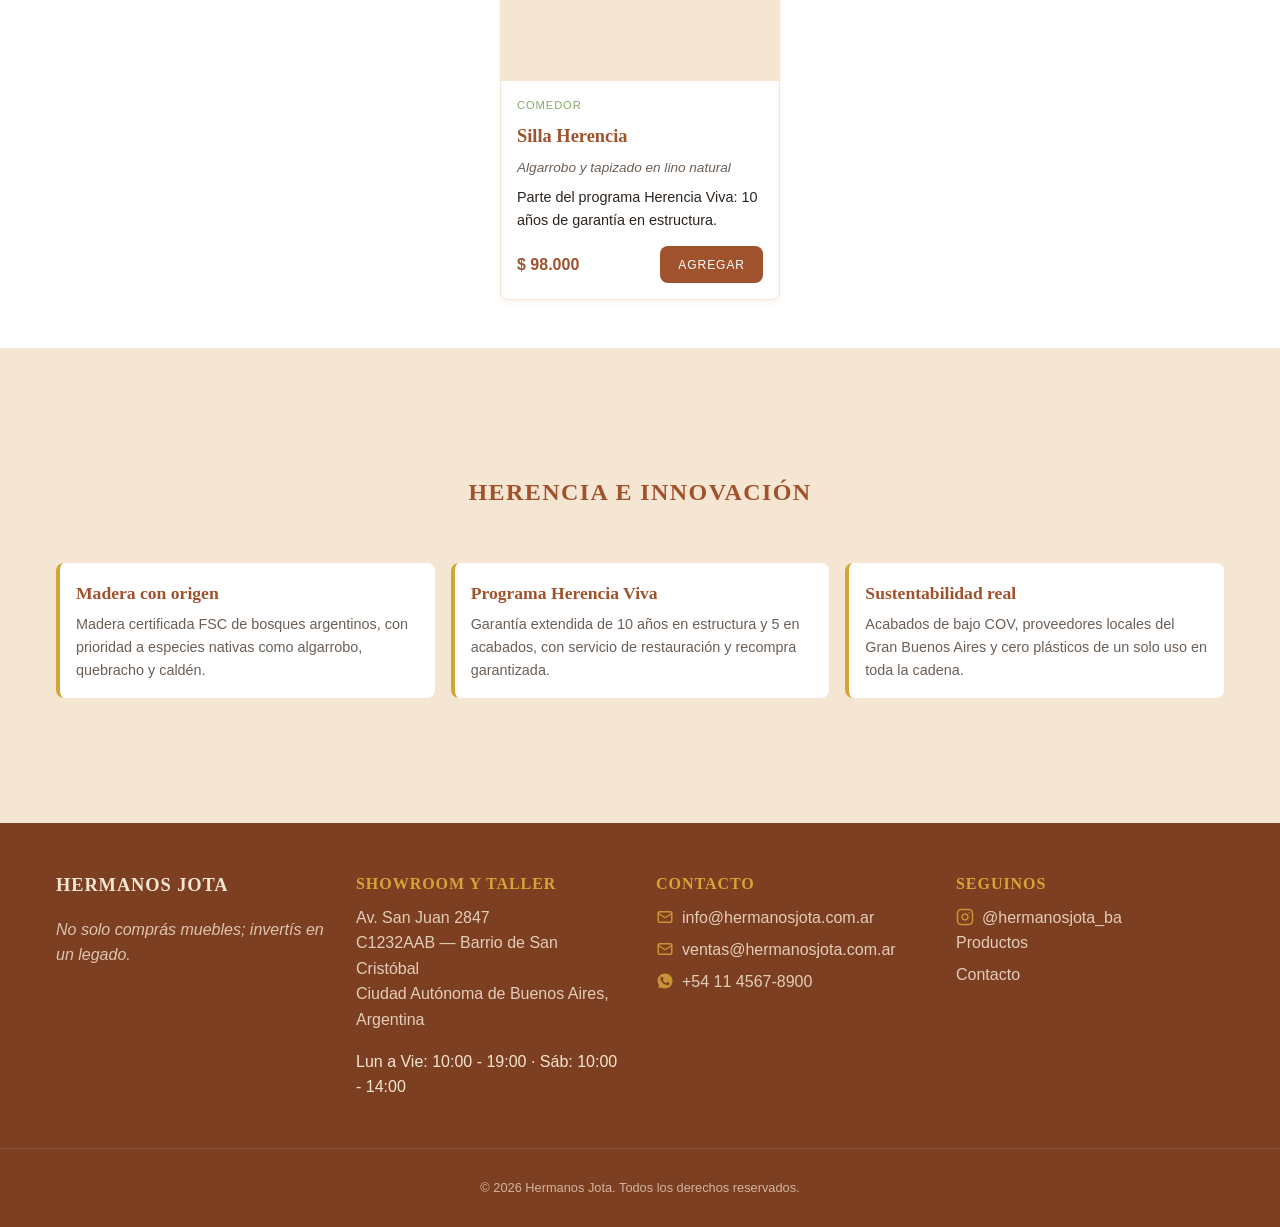
==== commit ee08fd7d: "feat: replace logo with image and adjust size" ====
--- a/index.html
+++ b/index.html
@@ -3,10 +3,11 @@
 <head>
     <meta charset="UTF-8">
     <meta name="viewport" content="width=device-width, initial-scale=1.0">
-    <title>Hermanos Jota — Muebles con historia</title>
+    <title>Hermanos Jota | Muebles con historia</title>
     <meta name="description" content="Hermanos Jota: muebles artesanales que honran el pasado y abrazan el futuro. Diseño atemporal, materiales sustentables, calidez de siempre.">
     <link rel="preconnect" href="https://fonts.googleapis.com">
     <link rel="preconnect" href="https://fonts.gstatic.com" crossorigin>
+    <link rel="icon" type="image/png" href="images/favicon-32x32.png">
     <link href="https://fonts.googleapis.com/css2?family=Inter:wght@300;400;500;700&family=Playfair+Display:wght@400;700&display=swap" rel="stylesheet">
     <link rel="stylesheet" href="css/styles.css">
 </head>
@@ -15,7 +16,7 @@
     <header class="site-header">
         <div class="container header__inner">
             <a href="index.html" class="logo">
-                <span class="logo__mark">HJ</span>
+                <img src="images/HJ_logo.png" alt="Hermanos Jota" class="logo__image">
                 <span class="logo__text">Hermanos Jota</span>
             </a>
 
--- a/css/styles.css
+++ b/css/styles.css
@@ -140,18 +140,9 @@
     flex-shrink: 0;
 }
 
-.logo__mark {
-    display: flex;
-    align-items: center;
-    justify-content: center;
-    width: 40px;
-    height: 40px;
-    border-radius: 50%;
-    background-color: var(--color-siena);
-    color: var(--color-white);
-    font-family: var(--font-secondary);
-    font-weight: 700;
-    font-size: 1rem;
+.logo__image {
+    width: 50px;
+    height: auto;
 }
 
 .logo__text {
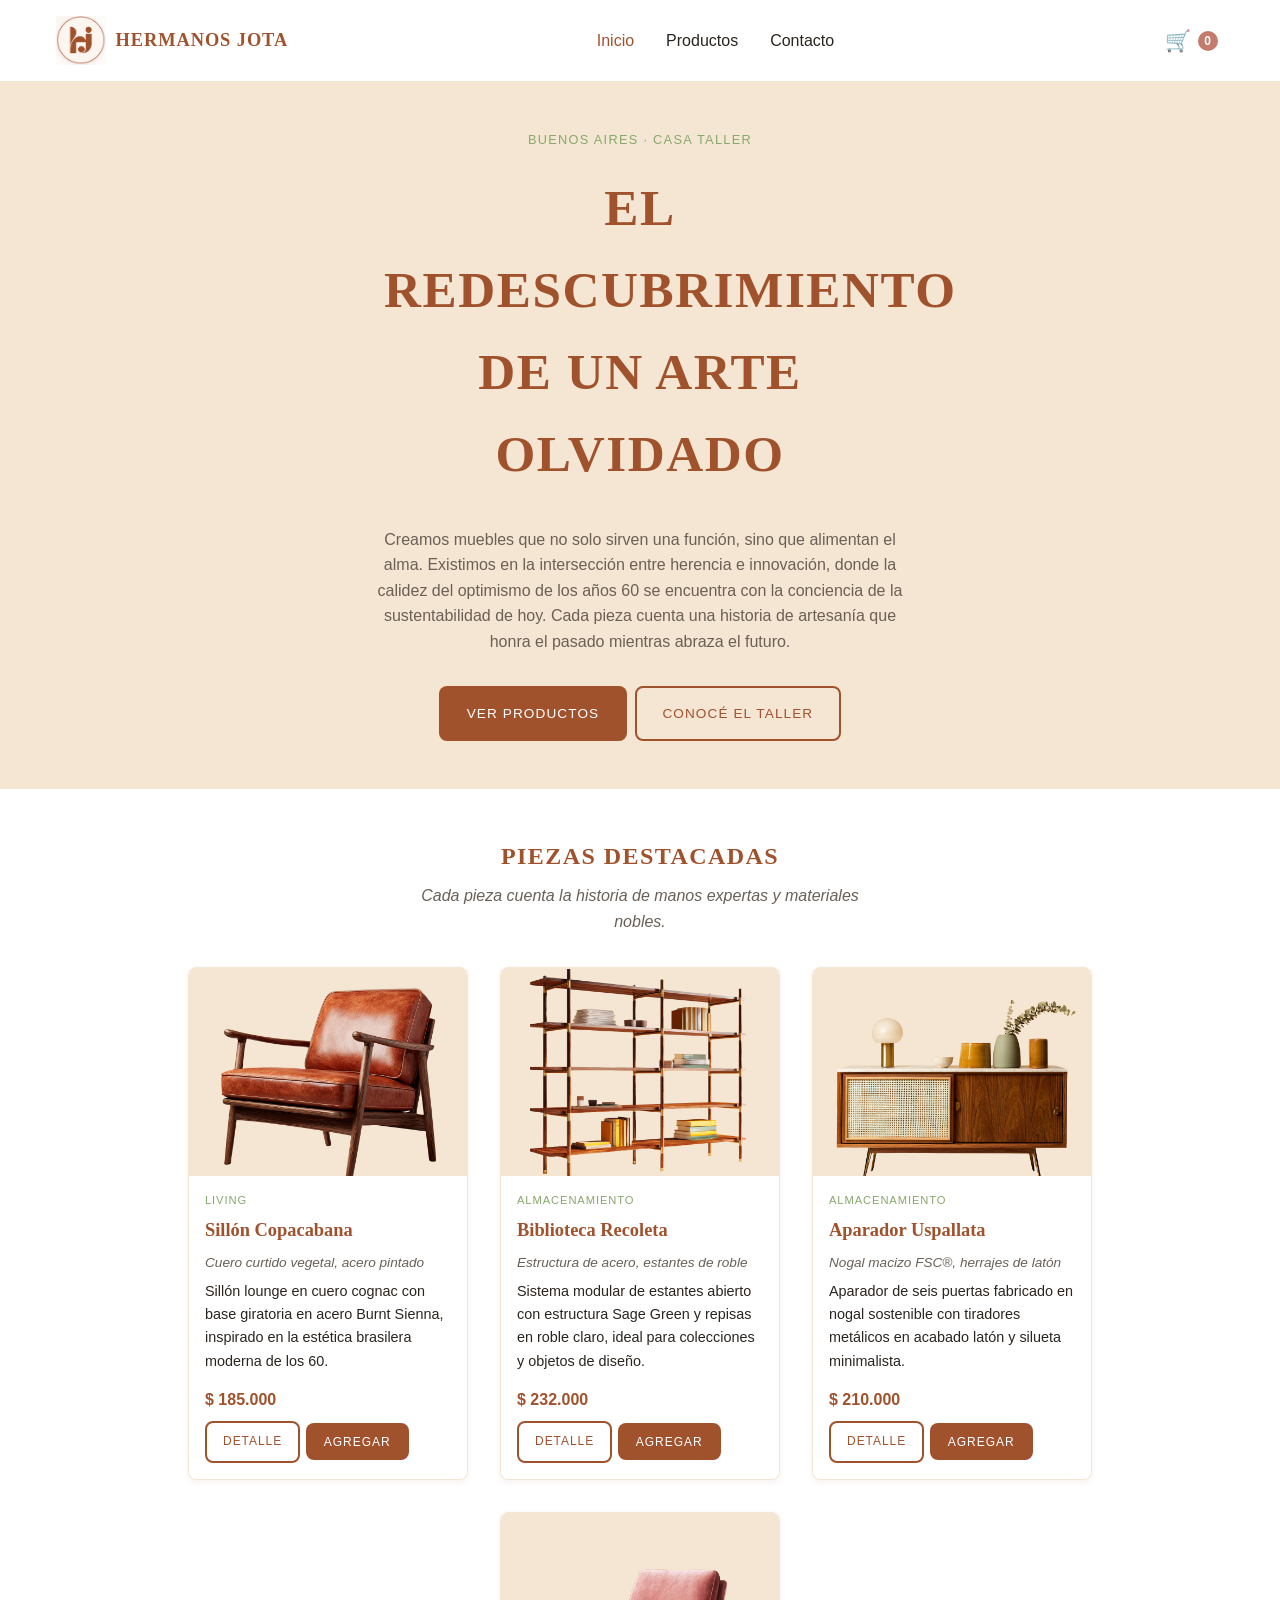
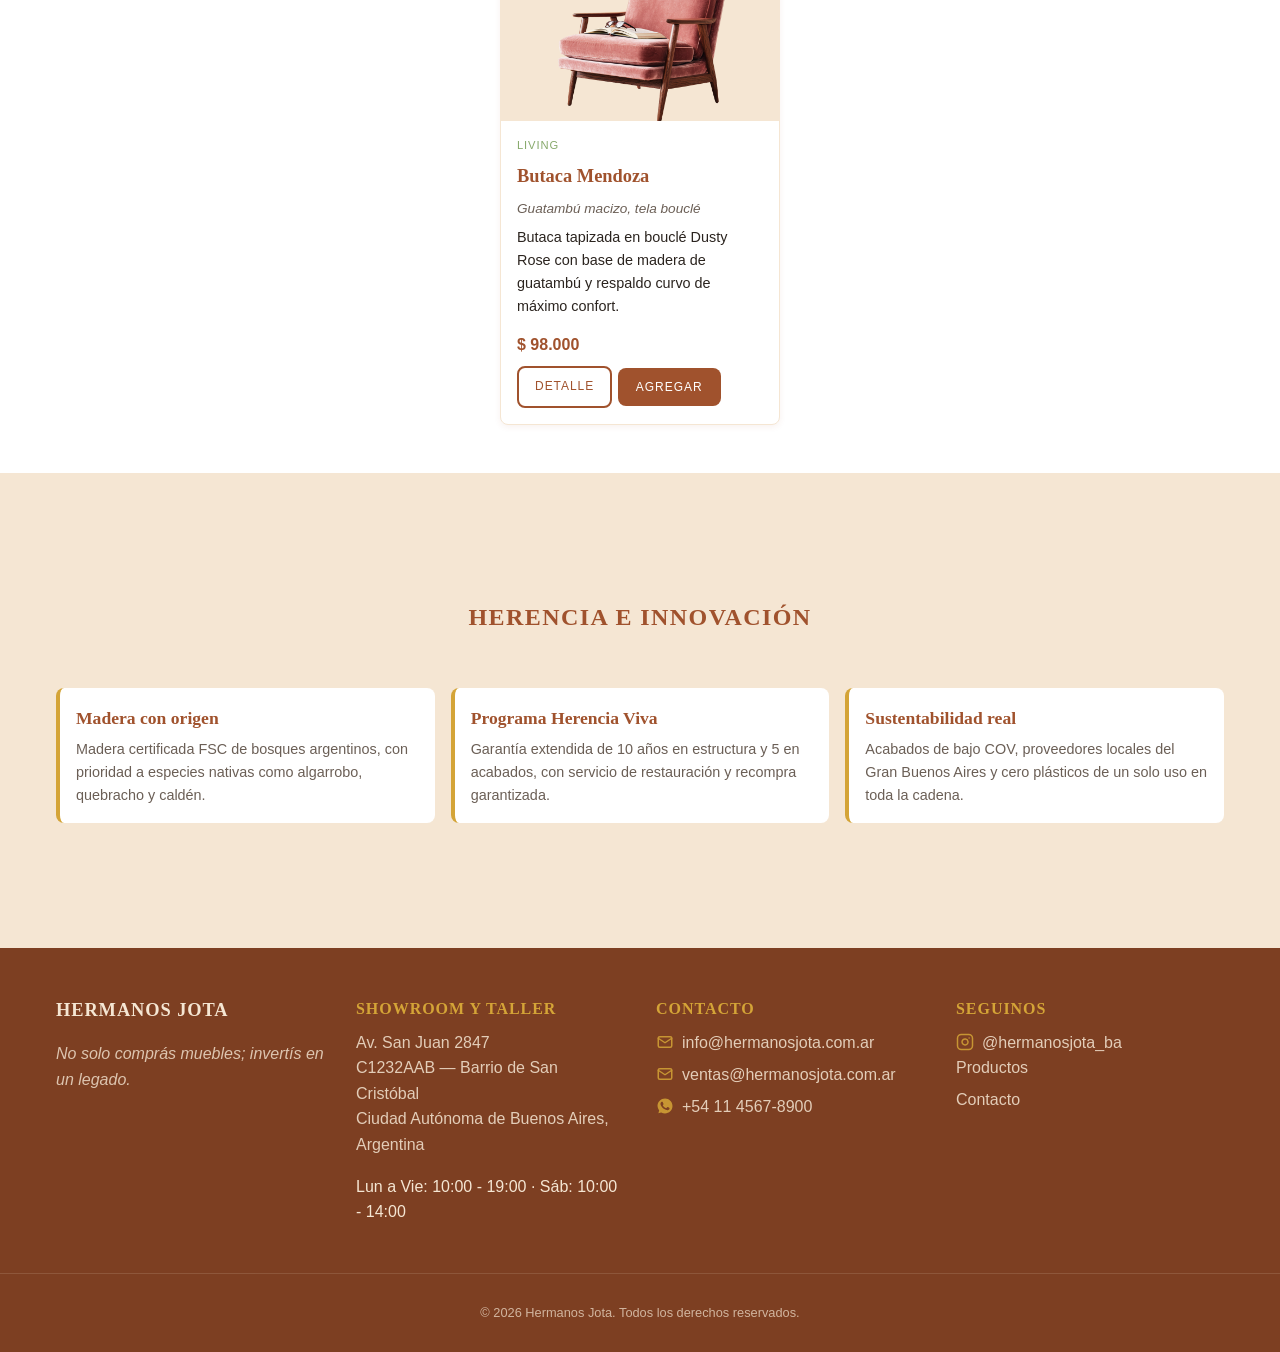
==== commit 17bed65b: "Se soluciono el error del carrito que se reiniciaba al cambiar de pagina" ====
--- a/index.html
+++ b/index.html
@@ -104,6 +104,12 @@
 
     </main>
 
+    <!-- Notificación flotante (Toast) -->
+    <div class="toast-notification" id="toastNotification" role="status" aria-live="polite" aria-atomic="true">
+        <span class="toast-notification__icon">✓</span>
+        <span class="toast-notification__message" id="toastMessage"></span>
+    </div>
+
     <footer class="site-footer">
         <div class="container footer__inner">
             <div class="footer__brand">
--- a/css/styles.css
+++ b/css/styles.css
@@ -358,9 +358,16 @@
     width: 100%;
     max-width: 320px;
     box-shadow: 0 2px 6px rgba(160, 82, 45, 0.08);
+    transition: transform 0.2s ease, box-shadow 0.2s ease;
+}
+
+.product-card:hover {
+    transform: translateY(-3px);
+    box-shadow: 0 6px 16px rgba(160, 82, 45, 0.14);
 }
 
 .product-card__image-wrap {
+    display: block;
     aspect-ratio: 4 / 3;
     overflow: hidden;
     background-color: var(--color-alabastro);
@@ -370,6 +377,11 @@
     width: 100%;
     height: 100%;
     object-fit: cover;
+    transition: transform 0.35s ease;
+}
+
+.product-card:hover .product-card__image {
+    transform: scale(1.04);
 }
 
 .product-card__body {
@@ -394,6 +406,15 @@
     margin: 0;
 }
 
+.product-card__name a {
+    color: inherit;
+    transition: color 0.2s ease;
+}
+
+.product-card__name a:hover {
+    color: var(--color-siena);
+}
+
 .product-card__material {
     font-size: 0.85rem;
     color: var(--color-text-light);
@@ -413,12 +434,19 @@
     justify-content: space-between;
     gap: var(--spacing-sm);
     margin-top: var(--spacing-sm);
+    flex-wrap: wrap;
 }
 
 .product-card__price {
     font-weight: 700;
     color: var(--color-siena);
     font-size: 1rem;
+}
+
+.product-card__actions {
+    display: flex;
+    align-items: center;
+    gap: 0.35rem;
 }
 
 /* ---------- Valores ---------- */
@@ -521,9 +549,872 @@
     opacity: 0.7;
 }
 
+.hero--compact {
+    padding: var(--spacing-lg) 0;
+}
+
+.hero--compact .hero__title {
+    max-width: 24ch;
+}
+
+/* ---------- Contacto ---------- */
+.contact {
+    padding: var(--spacing-xl) 0;
+    background-color: var(--color-white);
+}
+
+/* ---------- Miga de pan (Breadcrumb) ---------- */
+.breadcrumb {
+    background-color: #faf7f2;
+    padding: 0.85rem 0;
+    border-bottom: 1px solid var(--color-alabastro);
+    font-size: 0.85rem;
+}
+
+.breadcrumb__list {
+    display: flex;
+    flex-wrap: wrap;
+    align-items: center;
+    gap: 0.4rem;
+}
+
+.breadcrumb__item {
+    display: flex;
+    align-items: center;
+    color: var(--color-text-light);
+}
+
+.breadcrumb__item:not(:last-child)::after {
+    content: "›";
+    margin-left: 0.45rem;
+    color: var(--color-rosa-polvoriento);
+    font-size: 1.05rem;
+    line-height: 1;
+}
+
+.breadcrumb__item a {
+    transition: color 0.2s ease;
+}
+
+.breadcrumb__item a:hover {
+    color: var(--color-siena);
+}
+
+.breadcrumb__item--active {
+    color: var(--color-siena);
+    font-weight: 500;
+}
+
+/* ---------- Detalle de Producto ---------- */
+.product-detail {
+    padding: var(--spacing-xl) 0;
+    background-color: var(--color-white);
+}
+
+.contact__layout {
+    display: flex;
+    flex-direction: column;
+    gap: var(--spacing-lg);
+}
+
+.product-detail__loading,
+.product-detail__not-found {
+    text-align: center;
+    padding: var(--spacing-xl) 0;
+}
+
+.product-detail__not-found h2 {
+    font-size: 1.8rem;
+    margin-bottom: var(--spacing-sm);
+}
+
+.product-detail__not-found p {
+    color: var(--color-text-light);
+    margin-bottom: var(--spacing-md);
+}
+
+.product-detail__grid {
+    display: flex;
+    flex-direction: column;
+    gap: var(--spacing-lg);
+}
+
+.contact__form-wrap {
+    flex: 1;
+}
+
+/* Formulario */
+.contact-form {
+    display: flex;
+    flex-direction: column;
+    gap: var(--spacing-md);
+    background-color: var(--color-white);
+    border: 1px solid var(--color-alabastro);
+    border-radius: var(--radius);
+    padding: var(--spacing-md);
+    box-shadow: 0 2px 6px rgba(160, 82, 45, 0.08);
+}
+
+.form-field {
+    display: flex;
+    flex-direction: column;
+    gap: 0.35rem;
+}
+
+.form-field__label {
+    font-weight: 500;
+    font-size: 0.9rem;
+    text-transform: uppercase;
+    letter-spacing: 0.06em;
+    color: var(--color-text);
+}
+
+.form-field__required {
+    color: var(--color-siena);
+}
+
+.form-field__input {
+    font-family: var(--font-primary);
+    font-size: 1rem;
+    color: var(--color-text);
+    background-color: var(--color-white);
+    padding: 0.75rem 0.9rem;
+    border: 1px solid #d9c8b4;
+    border-radius: var(--radius);
+    transition: border-color 0.2s ease, box-shadow 0.2s ease;
+    width: 100%;
+}
+
+.form-field__input::placeholder {
+    color: var(--color-text-light);
+    opacity: 0.7;
+}
+
+.form-field__input:focus {
+    outline: none;
+    border-color: var(--color-siena);
+    box-shadow: 0 0 0 3px rgba(160, 82, 45, 0.15);
+}
+
+.form-field__input--textarea {
+    resize: vertical;
+    min-height: 140px;
+    line-height: 1.6;
+}
+
+.form-field__input--invalid {
+    border-color: var(--color-rosa-polvoriento);
+    background-color: #fdf6f4;
+}
+
+.form-field__input--invalid:focus {
+    border-color: var(--color-rosa-polvoriento);
+    box-shadow: 0 0 0 3px rgba(196, 122, 109, 0.2);
+}
+
+.form-field__error {
+    margin: 0;
+    min-height: 1.2rem;
+    font-size: 0.8rem;
+    font-weight: 500;
+    color: #a33b2c;
+}
+
+.form-field__error:empty {
+    min-height: 0;
+}
+
+.form-field__counter {
+    margin: 0;
+    font-size: 0.75rem;
+    color: var(--color-text-light);
+    text-align: right;
+}
+
+.form-field__note {
+    margin: 0;
+    font-size: 0.8rem;
+    font-style: italic;
+    color: var(--color-text-light);
+}
+
+.contact-form__actions {
+    display: flex;
+    flex-direction: column;
+    gap: var(--spacing-sm);
+}
+
+.contact-form__actions .btn {
+    text-align: center;
+}
+
+/* Mensaje de éxito (inyectado por JS) */
+.form-success {
+    background-color: var(--color-alabastro);
+    border-left: 4px solid var(--color-verde-salvia);
+    border-radius: var(--radius);
+    padding: var(--spacing-md);
+    margin-bottom: var(--spacing-md);
+    animation: fade-in 0.3s ease;
+}
+
+.form-success:focus {
+    outline: 2px solid var(--color-verde-salvia);
+    outline-offset: 2px;
+}
+
+.form-success__title {
+    font-size: 1.15rem;
+    margin: 0 0 0.3rem;
+}
+
+.form-success__text {
+    margin: 0;
+    font-size: 0.9rem;
+    color: var(--color-text-light);
+}
+
+@keyframes fade-in {
+    from {
+        opacity: 0;
+        transform: translateY(-6px);
+    }
+    to {
+        opacity: 1;
+        transform: translateY(0);
+    }
+}
+
+/* Columna informativa */
+.contact__aside {
+    display: flex;
+    flex-direction: column;
+    gap: var(--spacing-md);
+}
+
+.contact__aside-title {
+    font-size: 1.1rem;
+    text-transform: uppercase;
+    letter-spacing: 0.06em;
+    margin: 0;
+}
+
+.info-card {
+    background-color: var(--color-alabastro);
+    border-left: 4px solid var(--color-vara-de-oro);
+    border-radius: var(--radius);
+    padding: var(--spacing-md);
+    transition: transform 0.2s ease, box-shadow 0.2s ease;
+}
+
+.info-card:hover {
+    transform: translateY(-4px);
+    box-shadow: 0 6px 16px rgba(160, 82, 45, 0.15);
+}
+
+.info-card h4 {
+    font-family: var(--font-secondary);
+    color: var(--color-siena);
+    font-size: 1rem;
+    margin: 0 0 0.4rem;
+}
+
+.info-card p,
+.info-card address {
+    margin: 0 0 0.4rem;
+    font-size: 0.9rem;
+    font-style: normal;
+    color: var(--color-text-light);
+}
+
+.info-card p:last-child,
+.info-card address:last-child {
+    margin-bottom: 0;
+}
+
+.info-card__list {
+    display: flex;
+    flex-direction: column;
+    gap: 0.3rem;
+    font-size: 0.9rem;
+}
+
+.info-card__list a {
+    color: var(--color-siena);
+}
+
+.info-card__list a:hover {
+    text-decoration: underline;
+}
+
+.product-detail__gallery {
+    width: 100%;
+}
+
+.product-detail__image-wrapper {
+    position: relative;
+    border-radius: var(--radius);
+    overflow: hidden;
+    background-color: var(--color-alabastro);
+    aspect-ratio: 4 / 3;
+    box-shadow: 0 8px 24px rgba(160, 82, 45, 0.12);
+    border: 1px solid var(--color-alabastro);
+}
+
+.product-detail__image {
+    width: 100%;
+    height: 100%;
+    object-fit: cover;
+}
+
+.product-detail__badge {
+    position: absolute;
+    top: 1rem;
+    left: 1rem;
+    background-color: rgba(255, 255, 255, 0.94);
+    backdrop-filter: blur(4px);
+    color: var(--color-siena);
+    font-size: 0.72rem;
+    font-weight: 600;
+    text-transform: uppercase;
+    letter-spacing: 0.08em;
+    padding: 0.4rem 0.8rem;
+    border-radius: 20px;
+    border: 1px solid var(--color-alabastro);
+    box-shadow: 0 2px 6px rgba(0, 0, 0, 0.06);
+}
+
+.product-detail__info {
+    display: flex;
+    flex-direction: column;
+    gap: 0.6rem;
+}
+
+.product-detail__category {
+    font-size: 0.8rem;
+    text-transform: uppercase;
+    letter-spacing: 0.12em;
+    color: var(--color-verde-salvia);
+    font-weight: 600;
+    margin: 0;
+}
+
+.product-detail__title {
+    font-size: 2rem;
+    line-height: 1.2;
+    margin: 0;
+}
+
+.product-detail__material {
+    font-size: 0.95rem;
+    color: var(--color-text-light);
+    font-style: italic;
+    margin: 0;
+}
+
+.product-detail__price-box {
+    display: flex;
+    flex-direction: column;
+    gap: 0.2rem;
+    padding: 0.85rem 0;
+    border-top: 1px solid var(--color-alabastro);
+    border-bottom: 1px solid var(--color-alabastro);
+    margin: 0.4rem 0;
+}
+
+.product-detail__price {
+    font-size: 1.85rem;
+    font-weight: 700;
+    color: var(--color-siena);
+    font-family: var(--font-secondary);
+}
+
+.product-detail__price-note {
+    font-size: 0.78rem;
+    color: var(--color-text-light);
+}
+
+.product-detail__description {
+    font-size: 1rem;
+    color: var(--color-text);
+    line-height: 1.7;
+    margin: 0.2rem 0;
+}
+
+.product-detail__highlights {
+    list-style: none;
+    padding: 0;
+    margin: 0.3rem 0 0.8rem;
+    display: flex;
+    flex-direction: column;
+    gap: 0.45rem;
+}
+
+.product-detail__highlights li {
+    font-size: 0.9rem;
+    color: var(--color-text);
+    display: flex;
+    align-items: flex-start;
+    gap: 0.5rem;
+}
+
+.highlight-check {
+    color: var(--color-vara-de-oro);
+    font-size: 0.9rem;
+    flex-shrink: 0;
+    margin-top: 0.05rem;
+}
+
+/* Selector de cantidad y botón */
+.product-detail__actions {
+    display: flex;
+    flex-direction: column;
+    gap: 0.8rem;
+    margin-top: 0.5rem;
+    padding-top: var(--spacing-sm);
+}
+
+.quantity-control {
+    display: inline-flex;
+    align-items: center;
+    border: 1px solid var(--color-siena);
+    border-radius: var(--radius);
+    background-color: var(--color-white);
+    width: fit-content;
+    overflow: hidden;
+}
+
+.quantity-control__btn {
+    background: none;
+    border: none;
+    color: var(--color-siena);
+    font-size: 1.25rem;
+    font-weight: 600;
+    width: 42px;
+    height: 44px;
+    cursor: pointer;
+    display: flex;
+    align-items: center;
+    justify-content: center;
+    transition: background-color 0.2s ease, color 0.2s ease;
+}
+
+.quantity-control__btn:hover {
+    background-color: var(--color-alabastro);
+}
+
+.quantity-control__input {
+    width: 50px;
+    height: 44px;
+    border: none;
+    text-align: center;
+    font-size: 1rem;
+    font-family: var(--font-primary);
+    font-weight: 600;
+    color: var(--color-text);
+    background-color: transparent;
+    -moz-appearance: textfield;
+}
+
+.quantity-control__input::-webkit-outer-spin-button,
+.quantity-control__input::-webkit-inner-spin-button {
+    -webkit-appearance: none;
+    margin: 0;
+}
+
+.product-detail__buy-btn {
+    display: inline-flex;
+    align-items: center;
+    justify-content: center;
+    gap: 0.5rem;
+    padding: 0.95rem 1.8rem;
+    font-size: 0.9rem;
+    border-radius: var(--radius);
+}
+
+/* Insignias de confianza */
+.product-detail__trust-badges {
+    display: flex;
+    flex-direction: column;
+    gap: 0.8rem;
+    margin-top: 1rem;
+    padding: 1.1rem;
+    background-color: #fdfbf7;
+    border: 1px dashed rgba(212, 164, 55, 0.6);
+    border-radius: var(--radius);
+}
+
+.trust-badge {
+    display: flex;
+    align-items: flex-start;
+    gap: 0.75rem;
+}
+
+.trust-badge__icon {
+    font-size: 1.2rem;
+    flex-shrink: 0;
+}
+
+.trust-badge strong {
+    display: block;
+    font-size: 0.85rem;
+    color: var(--color-siena);
+    margin-bottom: 0.1rem;
+}
+
+.trust-badge p {
+    font-size: 0.8rem;
+    color: var(--color-text-light);
+    margin: 0;
+}
+
+/* ---------- Sección de Fabricación y Artesanía ---------- */
+.crafting-section {
+    margin-top: var(--spacing-xl);
+    padding-top: var(--spacing-xl);
+    border-top: 2px solid var(--color-alabastro);
+}
+
+.crafting-section__header {
+    text-align: center;
+    max-width: 780px;
+    margin: 0 auto var(--spacing-lg);
+}
+
+.crafting-section__eyebrow {
+    text-transform: uppercase;
+    letter-spacing: 0.12em;
+    font-size: 0.8rem;
+    color: var(--color-verde-salvia);
+    font-weight: 600;
+}
+
+.crafting-section__title {
+    font-size: 1.8rem;
+    margin: 0.3rem 0 0.8rem;
+}
+
+.crafting-section__narrative {
+    color: var(--color-text-light);
+    font-size: 0.95rem;
+    line-height: 1.75;
+}
+
+.specs-grid {
+    display: grid;
+    grid-template-columns: 1fr;
+    gap: var(--spacing-md);
+    margin: 0;
+    padding: 0;
+}
+
+.spec-card {
+    background-color: #faf7f2;
+    border: 1px solid var(--color-alabastro);
+    border-left: 4px solid var(--color-siena);
+    border-radius: var(--radius);
+    padding: 1.1rem 1.3rem;
+    transition: transform 0.2s ease, box-shadow 0.2s ease;
+}
+
+.spec-card:hover {
+    transform: translateY(-2px);
+    box-shadow: 0 6px 14px rgba(160, 82, 45, 0.08);
+}
+
+.spec-card__term {
+    font-size: 0.8rem;
+    text-transform: uppercase;
+    letter-spacing: 0.06em;
+    color: var(--color-siena);
+    font-weight: 700;
+    margin-bottom: 0.35rem;
+}
+
+.spec-card__detail {
+    margin: 0;
+    font-size: 0.9rem;
+    color: var(--color-text);
+    line-height: 1.5;
+}
+
+/* ---------- Piezas Relacionadas ---------- */
+.related-products {
+    padding: var(--spacing-xl) 0;
+    background-color: var(--color-alabastro);
+}
+
+/* ---------- Notificación Toast ---------- */
+.toast-notification {
+    position: fixed;
+    bottom: 2rem;
+    right: 1.5rem;
+    background-color: var(--color-siena-dark);
+    color: var(--color-white);
+    padding: 0.9rem 1.4rem;
+    border-radius: var(--radius);
+    box-shadow: 0 10px 25px rgba(0, 0, 0, 0.25);
+    display: flex;
+    align-items: center;
+    gap: 0.75rem;
+    font-size: 0.9rem;
+    font-weight: 500;
+    z-index: 1000;
+    transform: translateY(140%);
+    opacity: 0;
+    pointer-events: none;
+    transition: transform 0.35s cubic-bezier(0.16, 1, 0.3, 1), opacity 0.3s ease;
+}
+
+.toast-notification--visible {
+    transform: translateY(0);
+    opacity: 1;
+    pointer-events: auto;
+}
+
+.toast-notification__icon {
+    display: inline-flex;
+    align-items: center;
+    justify-content: center;
+    width: 22px;
+    height: 22px;
+    background-color: var(--color-verde-salvia);
+    color: var(--color-white);
+    border-radius: 50%;
+    font-weight: bold;
+    font-size: 0.8rem;
+    flex-shrink: 0;
+}
+
+/* ---------- Accesibilidad ---------- */
+.visually-hidden {
+    position: absolute;
+    width: 1px;
+    height: 1px;
+    padding: 0;
+    margin: -1px;
+    overflow: hidden;
+    clip: rect(0, 0, 0, 0);
+    white-space: nowrap;
+    border: 0;
+}
+
+/* ---------- Catálogo de Productos ---------- */
+.catalog-hero {
+    background-color: var(--color-alabastro);
+    padding: var(--spacing-xl) 0 var(--spacing-lg);
+    text-align: center;
+    border-bottom: 1px solid rgba(160, 82, 45, 0.1);
+}
+
+.catalog-hero__inner {
+    display: flex;
+    flex-direction: column;
+    align-items: center;
+    gap: var(--spacing-sm);
+    max-width: 760px;
+}
+
+.catalog-hero__eyebrow {
+    text-transform: uppercase;
+    letter-spacing: 0.12em;
+    font-size: 0.8rem;
+    color: var(--color-verde-salvia);
+    font-weight: 600;
+    margin: 0;
+}
+
+.catalog-hero__title {
+    font-size: 2rem;
+    text-transform: uppercase;
+    letter-spacing: 0.04em;
+    margin: 0;
+}
+
+.catalog-hero__subtitle {
+    color: var(--color-text-light);
+    font-size: 0.95rem;
+    line-height: 1.65;
+    margin: 0;
+}
+
+/* Barra de controles del catálogo */
+.catalog-controls {
+    background-color: #faf7f2;
+    padding: var(--spacing-md) 0;
+    border-bottom: 1px solid var(--color-alabastro);
+}
+
+.catalog-toolbar {
+    display: flex;
+    flex-direction: column;
+    gap: var(--spacing-md);
+}
+
+/* Buscador */
+.catalog-search {
+    position: relative;
+    display: flex;
+    align-items: center;
+    width: 100%;
+}
+
+.catalog-search__icon {
+    position: absolute;
+    left: 0.9rem;
+    font-size: 0.9rem;
+    color: var(--color-text-light);
+    pointer-events: none;
+}
+
+.catalog-search__input {
+    width: 100%;
+    padding: 0.65rem 2.2rem 0.65rem 2.4rem;
+    font-family: var(--font-primary);
+    font-size: 0.9rem;
+    border: 1px solid var(--color-alabastro);
+    border-radius: 25px;
+    background-color: var(--color-white);
+    color: var(--color-text);
+    transition: border-color 0.2s ease, box-shadow 0.2s ease;
+}
+
+.catalog-search__input:focus {
+    outline: none;
+    border-color: var(--color-siena);
+    box-shadow: 0 0 0 3px rgba(160, 82, 45, 0.12);
+}
+
+.catalog-search__clear {
+    position: absolute;
+    right: 0.8rem;
+    background: none;
+    border: none;
+    font-size: 1.2rem;
+    color: var(--color-text-light);
+    cursor: pointer;
+    padding: 0;
+    line-height: 1;
+}
+
+.catalog-search__clear:hover {
+    color: var(--color-siena);
+}
+
+/* Filtros de categoría (Pills) */
+.category-pills {
+    display: flex;
+    flex-wrap: wrap;
+    gap: 0.5rem;
+}
+
+.category-pill {
+    background-color: var(--color-white);
+    border: 1px solid var(--color-alabastro);
+    color: var(--color-text);
+    font-family: var(--font-primary);
+    font-size: 0.82rem;
+    font-weight: 500;
+    padding: 0.45rem 0.95rem;
+    border-radius: 20px;
+    cursor: pointer;
+    transition: all 0.2s ease;
+}
+
+.category-pill:hover {
+    border-color: var(--color-siena);
+    color: var(--color-siena);
+}
+
+.category-pill--active {
+    background-color: var(--color-siena);
+    border-color: var(--color-siena);
+    color: var(--color-white);
+}
+
+.category-pill--active:hover {
+    background-color: var(--color-siena-dark);
+    color: var(--color-white);
+}
+
+/* Ordenamiento */
+.catalog-sort {
+    display: flex;
+    align-items: center;
+    gap: 0.5rem;
+}
+
+.catalog-sort__label {
+    font-size: 0.82rem;
+    color: var(--color-text-light);
+    font-weight: 500;
+    white-space: nowrap;
+}
+
+.catalog-sort__select {
+    padding: 0.45rem 0.8rem;
+    font-family: var(--font-primary);
+    font-size: 0.82rem;
+    color: var(--color-text);
+    background-color: var(--color-white);
+    border: 1px solid var(--color-alabastro);
+    border-radius: var(--radius);
+    cursor: pointer;
+    transition: border-color 0.2s ease;
+}
+
+.catalog-sort__select:focus {
+    outline: none;
+    border-color: var(--color-siena);
+}
+
+/* Barra de estado */
+.catalog-status {
+    margin-top: var(--spacing-sm);
+    font-size: 0.82rem;
+    color: var(--color-text-light);
+    font-style: italic;
+}
+
+/* Sección de la grilla */
+.catalog-grid-section {
+    padding: var(--spacing-xl) 0;
+    background-color: var(--color-white);
+}
+
+/* Estado vacío */
+.catalog-empty {
+    width: 100%;
+    max-width: 480px;
+    margin: 0 auto;
+    text-align: center;
+    padding: var(--spacing-xl) var(--spacing-md);
+    background-color: #faf7f2;
+    border: 1px dashed rgba(160, 82, 45, 0.3);
+    border-radius: var(--radius);
+}
+
+.catalog-empty__icon {
+    font-size: 2.2rem;
+    display: block;
+    margin-bottom: var(--spacing-sm);
+}
+
+.catalog-empty__title {
+    font-size: 1.3rem;
+    color: var(--color-siena);
+    margin-bottom: 0.4rem;
+}
+
+.catalog-empty__text {
+    font-size: 0.9rem;
+    color: var(--color-text-light);
+    margin-bottom: var(--spacing-md);
+}
+
 /* ==========================================================================
 Breakpoints — Tablet (≥768px)
- */
+ ========================================================================== */
 @media (min-width: 768px) {
     .header__inner {
         flex-wrap: nowrap;
@@ -573,6 +1464,61 @@
         flex: 1;
     }
 
+    /* Detalle de producto: layout en dos columnas */
+    .product-detail__grid {
+        flex-direction: row;
+        align-items: flex-start;
+        gap: var(--spacing-xl);
+    }
+
+    .product-detail__gallery {
+        flex: 1;
+        position: sticky;
+        top: 100px;
+    }
+
+    .product-detail__info {
+        flex: 1.1;
+    }
+
+    .product-detail__actions {
+        flex-direction: row;
+        align-items: center;
+    }
+
+    .product-detail__buy-btn {
+        flex: 1;
+    }
+
+    .specs-grid {
+        grid-template-columns: repeat(2, 1fr);
+    }
+
+    /* Catálogo: toolbar adaptada */
+    .catalog-hero__title {
+        font-size: 2.6rem;
+    }
+
+    .catalog-toolbar {
+        flex-direction: row;
+        align-items: center;
+        justify-content: space-between;
+        flex-wrap: wrap;
+    }
+
+    .catalog-search {
+        max-width: 320px;
+        order: 1;
+    }
+
+    .category-pills {
+        order: 2;
+    }
+
+    .catalog-sort {
+        order: 3;
+    }
+
     .footer__inner {
         flex-direction: row;
         justify-content: space-between;
@@ -584,11 +1530,23 @@
         flex: 1;
         min-width: 200px;
     }
+
+    .contact-form {
+        padding: var(--spacing-lg);
+    }
+
+    .contact-form__actions {
+        flex-direction: row;
+    }
+
+    .hero--compact .hero__title {
+        font-size: 2.2rem;
+    }
 }
 
 /* ==========================================================================
 Breakpoints — Desktop (≥1024px)
-*/
+========================================================================== */
 @media (min-width: 1024px) {
     .hero__title {
         font-size: 3.2rem;
@@ -597,4 +1555,34 @@
     .product-card {
         max-width: 280px;
     }
-}
+
+    .contact__layout {
+        flex-direction: row;
+        align-items: flex-start;
+        gap: var(--spacing-xl);
+    }
+
+    .contact__form-wrap {
+        flex: 1 1 60%;
+    }
+
+    .contact__aside {
+        flex: 1 1 34%;
+    }
+
+    .hero--compact .hero__title {
+        font-size: 2.6rem;
+    }
+
+    .product-detail__title {
+        font-size: 2.6rem;
+    }
+
+    .specs-grid {
+        grid-template-columns: repeat(3, 1fr);
+    }
+
+    .catalog-hero__title {
+        font-size: 3rem;
+    }
+}
